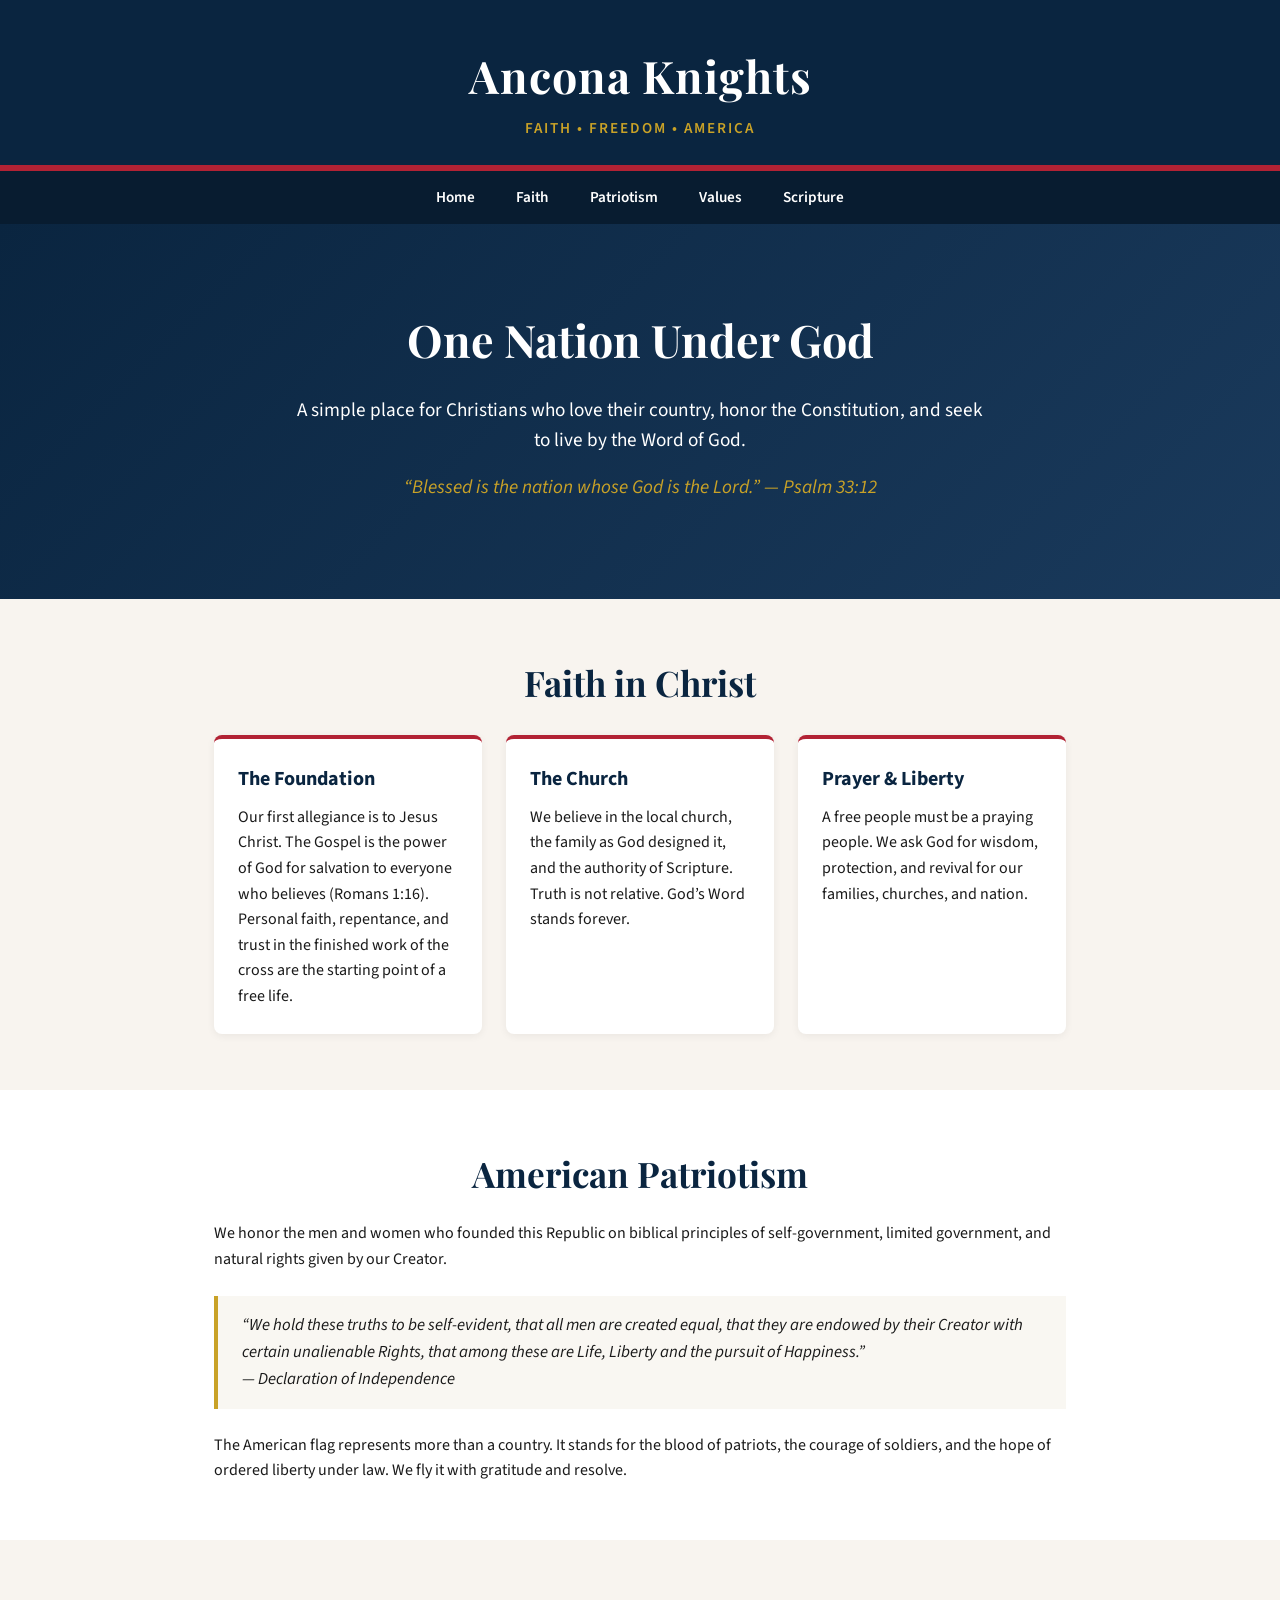
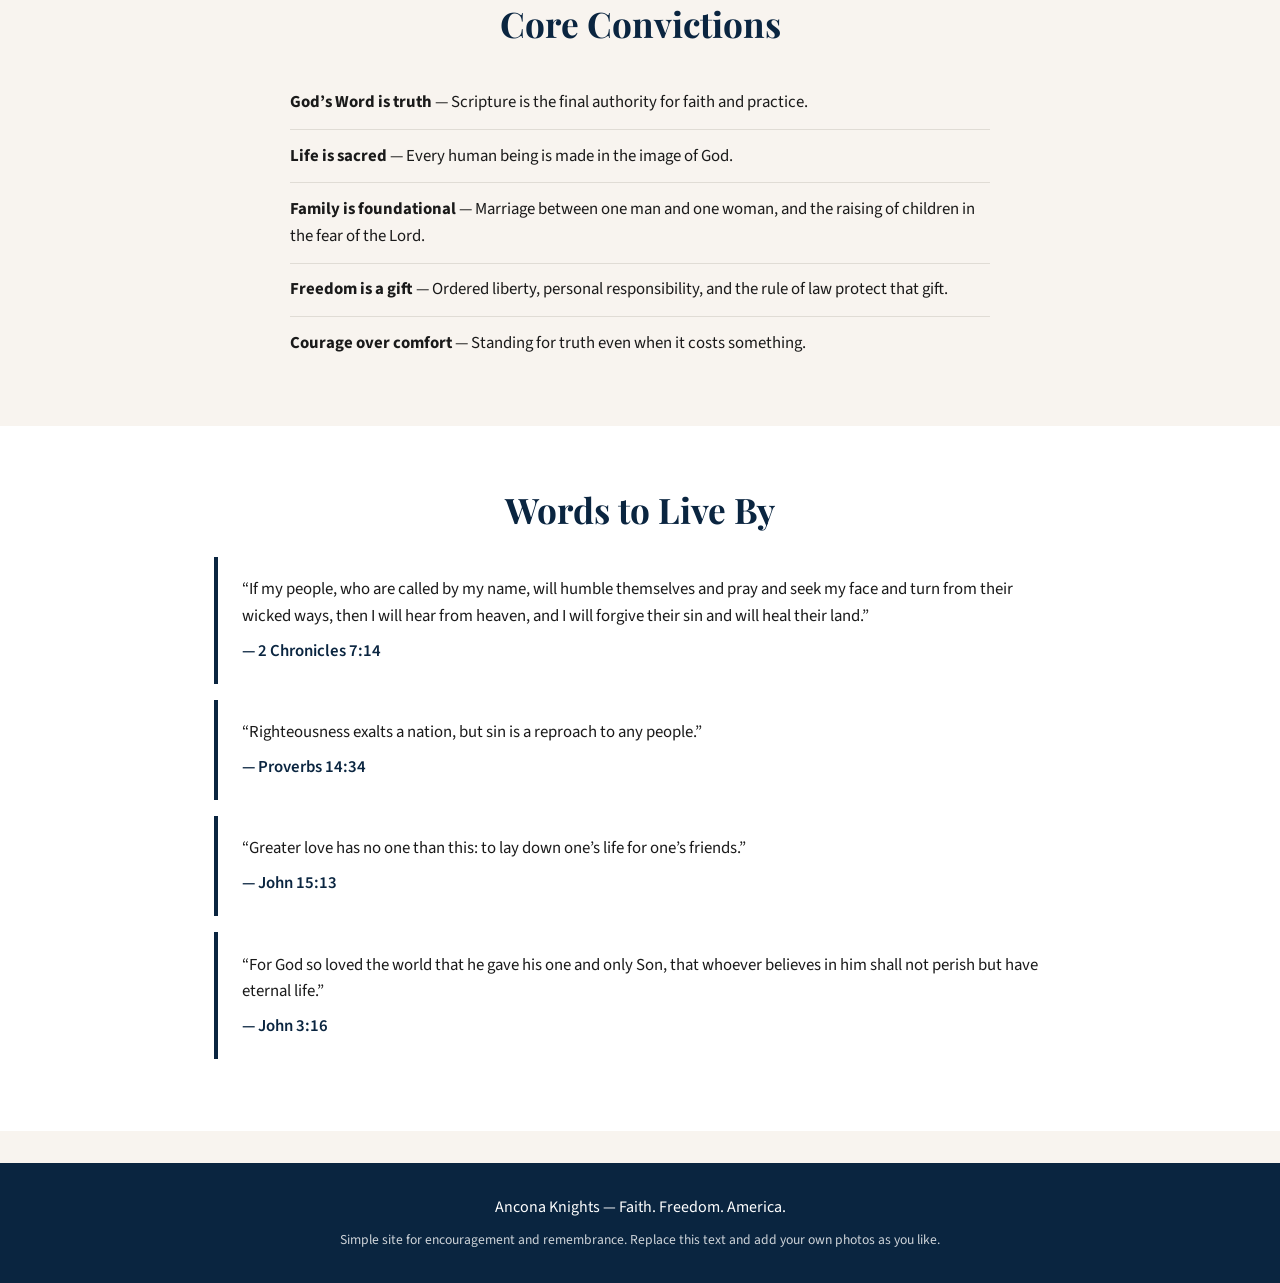
==== index.html @ 6abb7bb9 "Add files via upload" ====
<!DOCTYPE html>
<html lang="en">
<head>
  <meta charset="UTF-8">
  <meta name="viewport" content="width=device-width, initial-scale=1.0">
  <title>Ancona Knights | Faith • Freedom • America</title>
  <link rel="stylesheet" href="style.css">
  <link rel="preconnect" href="https://fonts.googleapis.com">
  <link rel="preconnect" href="https://fonts.gstatic.com" crossorigin>
  <link href="https://fonts.googleapis.com/css2?family=Playfair+Display:wght@700&family=Source+Sans+3:wght@400;600&display=swap" rel="stylesheet">
</head>
<body>
  <header>
    <div class="container">
      <h1>Ancona Knights</h1>
      <p class="tagline">Faith • Freedom • America</p>
    </div>
  </header>

  <nav>
    <div class="container">
      <a href="#home">Home</a>
      <a href="#faith">Faith</a>
      <a href="#patriotism">Patriotism</a>
      <a href="#values">Values</a>
      <a href="#scripture">Scripture</a>
    </div>
  </nav>

  <main>
    <section id="home" class="hero">
      <div class="container">
        <h2>One Nation Under God</h2>
        <p>A simple place for Christians who love their country, honor the Constitution, and seek to live by the Word of God.</p>
        <p class="verse">“Blessed is the nation whose God is the Lord.” — Psalm 33:12</p>
      </div>
    </section>

    <section id="faith">
      <div class="container">
        <h2>Faith in Christ</h2>
        <div class="content-grid">
          <div class="card">
            <h3>The Foundation</h3>
            <p>Our first allegiance is to Jesus Christ. The Gospel is the power of God for salvation to everyone who believes (Romans 1:16). Personal faith, repentance, and trust in the finished work of the cross are the starting point of a free life.</p>
          </div>
          <div class="card">
            <h3>The Church</h3>
            <p>We believe in the local church, the family as God designed it, and the authority of Scripture. Truth is not relative. God’s Word stands forever.</p>
          </div>
          <div class="card">
            <h3>Prayer & Liberty</h3>
            <p>A free people must be a praying people. We ask God for wisdom, protection, and revival for our families, churches, and nation.</p>
          </div>
        </div>
      </div>
    </section>

    <section id="patriotism" class="alt">
      <div class="container">
        <h2>American Patriotism</h2>
        <p>We honor the men and women who founded this Republic on biblical principles of self-government, limited government, and natural rights given by our Creator.</p>
        <blockquote>
          “We hold these truths to be self-evident, that all men are created equal, that they are endowed by their Creator with certain unalienable Rights, that among these are Life, Liberty and the pursuit of Happiness.”<br>
          — Declaration of Independence
        </blockquote>
        <p>The American flag represents more than a country. It stands for the blood of patriots, the courage of soldiers, and the hope of ordered liberty under law. We fly it with gratitude and resolve.</p>
      </div>
    </section>

    <section id="values">
      <div class="container">
        <h2>Core Convictions</h2>
        <ul class="values-list">
          <li><strong>God’s Word is truth</strong> — Scripture is the final authority for faith and practice.</li>
          <li><strong>Life is sacred</strong> — Every human being is made in the image of God.</li>
          <li><strong>Family is foundational</strong> — Marriage between one man and one woman, and the raising of children in the fear of the Lord.</li>
          <li><strong>Freedom is a gift</strong> — Ordered liberty, personal responsibility, and the rule of law protect that gift.</li>
          <li><strong>Courage over comfort</strong> — Standing for truth even when it costs something.</li>
        </ul>
      </div>
    </section>

    <section id="scripture" class="alt">
      <div class="container">
        <h2>Words to Live By</h2>
        <div class="verses">
          <p>“If my people, who are called by my name, will humble themselves and pray and seek my face and turn from their wicked ways, then I will hear from heaven, and I will forgive their sin and will heal their land.”<br><span>— 2 Chronicles 7:14</span></p>
          <p>“Righteousness exalts a nation, but sin is a reproach to any people.”<br><span>— Proverbs 14:34</span></p>
          <p>“Greater love has no one than this: to lay down one’s life for one’s friends.”<br><span>— John 15:13</span></p>
          <p>“For God so loved the world that he gave his one and only Son, that whoever believes in him shall not perish but have eternal life.”<br><span>— John 3:16</span></p>
        </div>
      </div>
    </section>
  </main>

  <footer>
    <div class="container">
      <p>Ancona Knights — Faith. Freedom. America.</p>
      <p class="small">Simple site for encouragement and remembrance. Replace this text and add your own photos as you like.</p>
    </div>
  </footer>
</body>
</html>
---- style.css ----
:root {
  --navy: #0a2540;
  --red: #b22234;
  --gold: #c9a227;
  --cream: #f8f4ef;
  --text: #1a1a1a;
  --light: #ffffff;
}

* {
  box-sizing: border-box;
  margin: 0;
  padding: 0;
}

body {
  font-family: 'Source Sans 3', system-ui, sans-serif;
  color: var(--text);
  background: var(--cream);
  line-height: 1.6;
}

.container {
  max-width: 900px;
  margin: 0 auto;
  padding: 0 1.5rem;
}

header {
  background: var(--navy);
  color: var(--light);
  text-align: center;
  padding: 2.5rem 1rem 1.5rem;
  border-bottom: 6px solid var(--red);
}

header h1 {
  font-family: 'Playfair Display', serif;
  font-size: 2.8rem;
  letter-spacing: 1px;
}

.tagline {
  color: var(--gold);
  font-weight: 600;
  margin-top: 0.3rem;
  letter-spacing: 2px;
  text-transform: uppercase;
  font-size: 0.95rem;
}

nav {
  background: #081c30;
  position: sticky;
  top: 0;
  z-index: 10;
  text-align: center;
}

nav a {
  color: white;
  text-decoration: none;
  display: inline-block;
  padding: 0.9rem 1.2rem;
  font-weight: 600;
  font-size: 0.95rem;
}

nav a:hover {
  color: var(--gold);
}

section {
  padding: 3.5rem 0;
}

section.alt {
  background: #fff;
}

h2 {
  font-family: 'Playfair Display', serif;
  font-size: 2.2rem;
  color: var(--navy);
  margin-bottom: 1.2rem;
  text-align: center;
}

.hero {
  background: linear-gradient(135deg, #0a2540 0%, #1a3a5c 100%);
  color: white;
  text-align: center;
  padding: 5rem 1rem;
}

.hero h2 {
  color: white;
  font-size: 2.8rem;
}

.hero p {
  font-size: 1.2rem;
  max-width: 700px;
  margin: 1rem auto;
}

.verse {
  font-style: italic;
  color: var(--gold);
  margin-top: 1.5rem;
  font-size: 1.15rem;
}

.content-grid {
  display: grid;
  grid-template-columns: repeat(auto-fit, minmax(250px, 1fr));
  gap: 1.5rem;
  margin-top: 1.5rem;
}

.card {
  background: white;
  padding: 1.5rem;
  border-radius: 8px;
  border-top: 4px solid var(--red);
  box-shadow: 0 2px 8px rgba(0,0,0,0.06);
}

.card h3 {
  color: var(--navy);
  margin-bottom: 0.6rem;
  font-size: 1.25rem;
}

blockquote {
  border-left: 4px solid var(--gold);
  padding: 1rem 1.5rem;
  margin: 1.5rem 0;
  background: #f9f7f2;
  font-style: italic;
  font-size: 1.05rem;
}

.values-list {
  max-width: 700px;
  margin: 1.5rem auto 0;
  list-style: none;
}

.values-list li {
  padding: 0.8rem 0;
  border-bottom: 1px solid #e0dcd5;
  font-size: 1.05rem;
}

.values-list li:last-child {
  border-bottom: none;
}

.verses p {
  background: white;
  padding: 1.2rem 1.5rem;
  margin: 1rem 0;
  border-left: 4px solid var(--navy);
  border-radius: 0 6px 6px 0;
  font-size: 1.05rem;
}

.verses span {
  display: block;
  margin-top: 0.5rem;
  font-weight: 600;
  color: var(--navy);
  font-style: normal;
}

footer {
  background: var(--navy);
  color: white;
  text-align: center;
  padding: 2rem 1rem;
  margin-top: 2rem;
}

footer .small {
  font-size: 0.85rem;
  opacity: 0.8;
  margin-top: 0.5rem;
}

@media (max-width: 600px) {
  header h1 { font-size: 2.2rem; }
  .hero h2 { font-size: 2.1rem; }
  nav a { padding: 0.7rem 0.6rem; font-size: 0.85rem; }
}
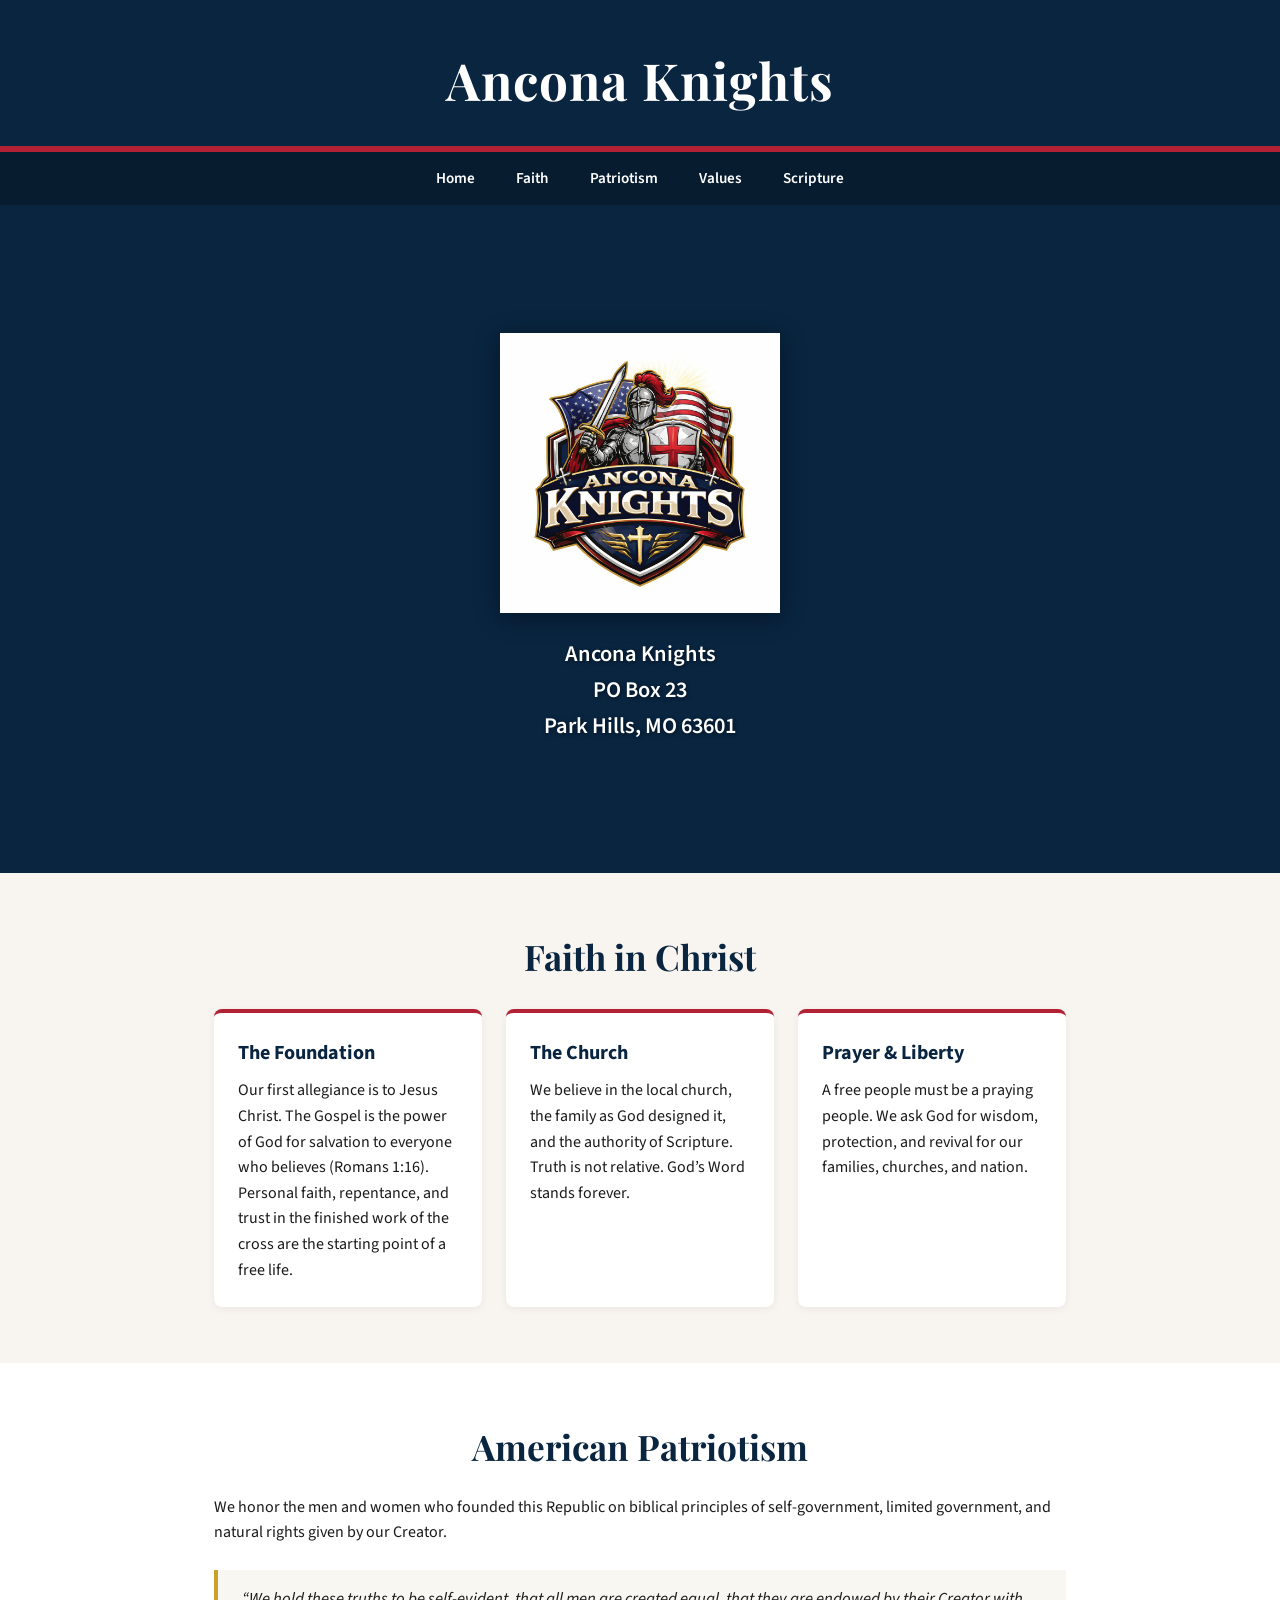
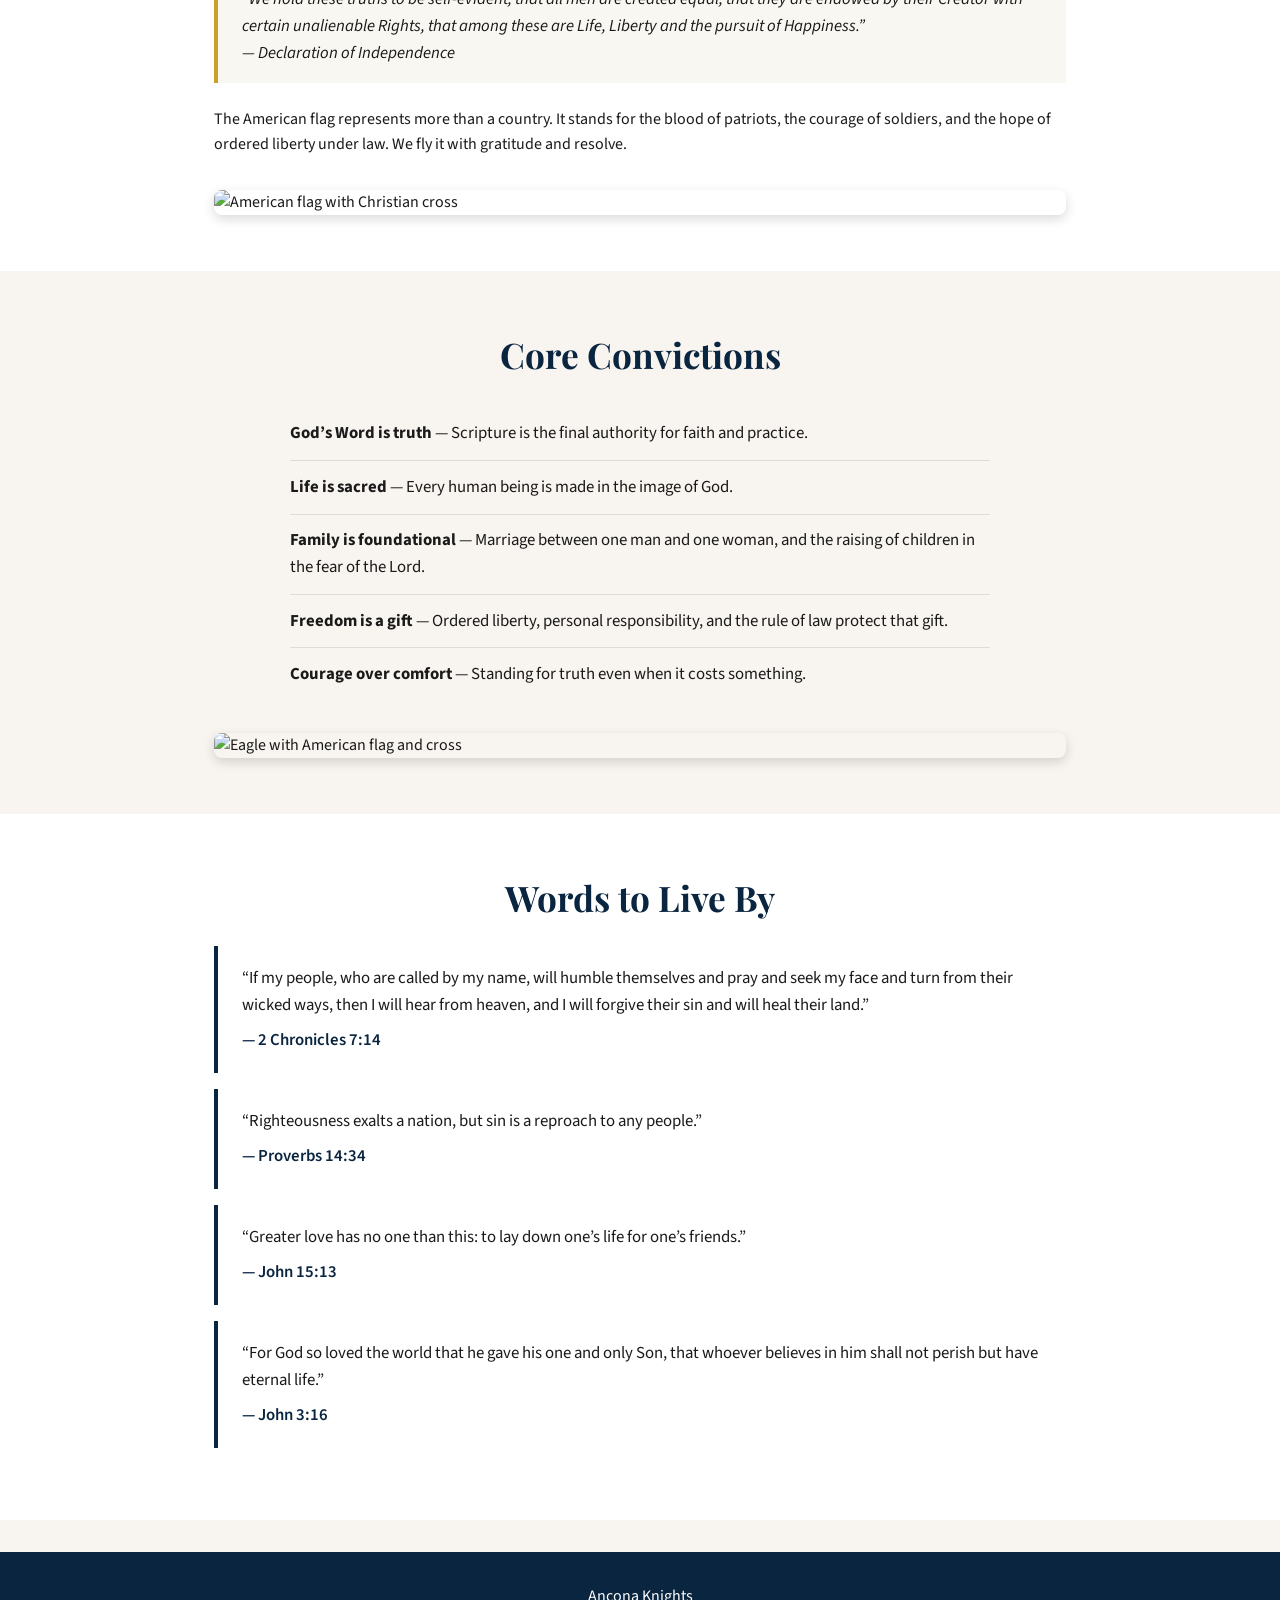
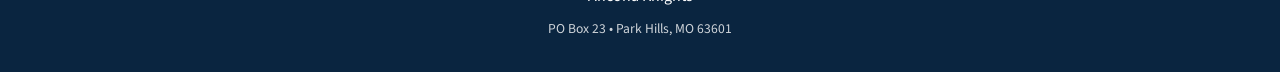
==== commit 7c8d631f: "Add files via upload" ====
--- a/index.html
+++ b/index.html
@@ -3,7 +3,7 @@
 <head>
   <meta charset="UTF-8">
   <meta name="viewport" content="width=device-width, initial-scale=1.0">
-  <title>Ancona Knights | Faith • Freedom • America</title>
+  <title>Ancona Knights</title>
   <link rel="stylesheet" href="style.css">
   <link rel="preconnect" href="https://fonts.googleapis.com">
   <link rel="preconnect" href="https://fonts.gstatic.com" crossorigin>
@@ -13,7 +13,6 @@
   <header>
     <div class="container">
       <h1>Ancona Knights</h1>
-      <p class="tagline">Faith • Freedom • America</p>
     </div>
   </header>
 
@@ -29,10 +28,13 @@
 
   <main>
     <section id="home" class="hero">
-      <div class="container">
-        <h2>One Nation Under God</h2>
-        <p>A simple place for Christians who love their country, honor the Constitution, and seek to live by the Word of God.</p>
-        <p class="verse">“Blessed is the nation whose God is the Lord.” — Psalm 33:12</p>
+      <div class="hero-content">
+        <img src="logo.png" alt="Ancona Knights Logo" class="hero-logo">
+        <p class="address">
+          Ancona Knights<br>
+          PO Box 23<br>
+          Park Hills, MO 63601
+        </p>
       </div>
     </section>
 
@@ -65,6 +67,7 @@
           — Declaration of Independence
         </blockquote>
         <p>The American flag represents more than a country. It stands for the blood of patriots, the courage of soldiers, and the hope of ordered liberty under law. We fly it with gratitude and resolve.</p>
+        <img src="flag-cross.jpg" alt="American flag with Christian cross" class="content-image">
       </div>
     </section>
 
@@ -78,6 +81,7 @@
           <li><strong>Freedom is a gift</strong> — Ordered liberty, personal responsibility, and the rule of law protect that gift.</li>
           <li><strong>Courage over comfort</strong> — Standing for truth even when it costs something.</li>
         </ul>
+        <img src="eagle-cross.jpg" alt="Eagle with American flag and cross" class="content-image">
       </div>
     </section>
 
@@ -96,8 +100,8 @@
 
   <footer>
     <div class="container">
-      <p>Ancona Knights — Faith. Freedom. America.</p>
-      <p class="small">Simple site for encouragement and remembrance. Replace this text and add your own photos as you like.</p>
+      <p>Ancona Knights</p>
+      <p class="small">PO Box 23 • Park Hills, MO 63601</p>
     </div>
   </footer>
 </body>
--- a/style.css
+++ b/style.css
@@ -36,7 +36,7 @@
 
 header h1 {
   font-family: 'Playfair Display', serif;
-  font-size: 2.8rem;
+  font-size: 3.2rem;
   letter-spacing: 1px;
 }
 
@@ -87,21 +87,63 @@
 }
 
 .hero {
-  background: linear-gradient(135deg, #0a2540 0%, #1a3a5c 100%);
-  color: white;
-  text-align: center;
-  padding: 5rem 1rem;
+  background: url('patriotic-bg.jpg') center/cover no-repeat;
+  background-color: #0a2540;
+  color: white;
+  text-align: center;
+  padding: 8rem 1rem;
+  min-height: 70vh;
+  display: flex;
+  align-items: center;
+  justify-content: center;
+  position: relative;
+}
+
+.hero::before {
+  content: "";
+  position: absolute;
+  top: 0; left: 0; right: 0; bottom: 0;
+  background: rgba(10, 37, 64, 0.55);
+}
+
+.hero-content {
+  position: relative;
+  z-index: 1;
+}
+
+.hero-logo {
+  display: block;
+  max-width: 280px;
+  width: 100%;
+  height: auto;
+  margin: 0 auto 1.5rem;
+  filter: drop-shadow(0 4px 12px rgba(0,0,0,0.4));
 }
 
 .hero h2 {
   color: white;
-  font-size: 2.8rem;
-}
-
-.hero p {
-  font-size: 1.2rem;
-  max-width: 700px;
-  margin: 1rem auto;
+  font-size: 3.2rem;
+  font-family: 'Playfair Display', serif;
+  text-shadow: 2px 2px 8px rgba(0,0,0,0.6);
+  margin-bottom: 1rem;
+}
+
+.address {
+  font-size: 1.4rem;
+  font-weight: 600;
+  line-height: 1.6;
+  text-shadow: 1px 1px 4px rgba(0,0,0,0.5);
+}
+
+.content-image {
+  display: block;
+  max-width: 100%;
+  height: auto;
+  margin: 2rem auto 0;
+  border-radius: 8px;
+  box-shadow: 0 4px 12px rgba(0,0,0,0.15);
+  max-height: 400px;
+  object-fit: contain;
 }
 
 .verse {
